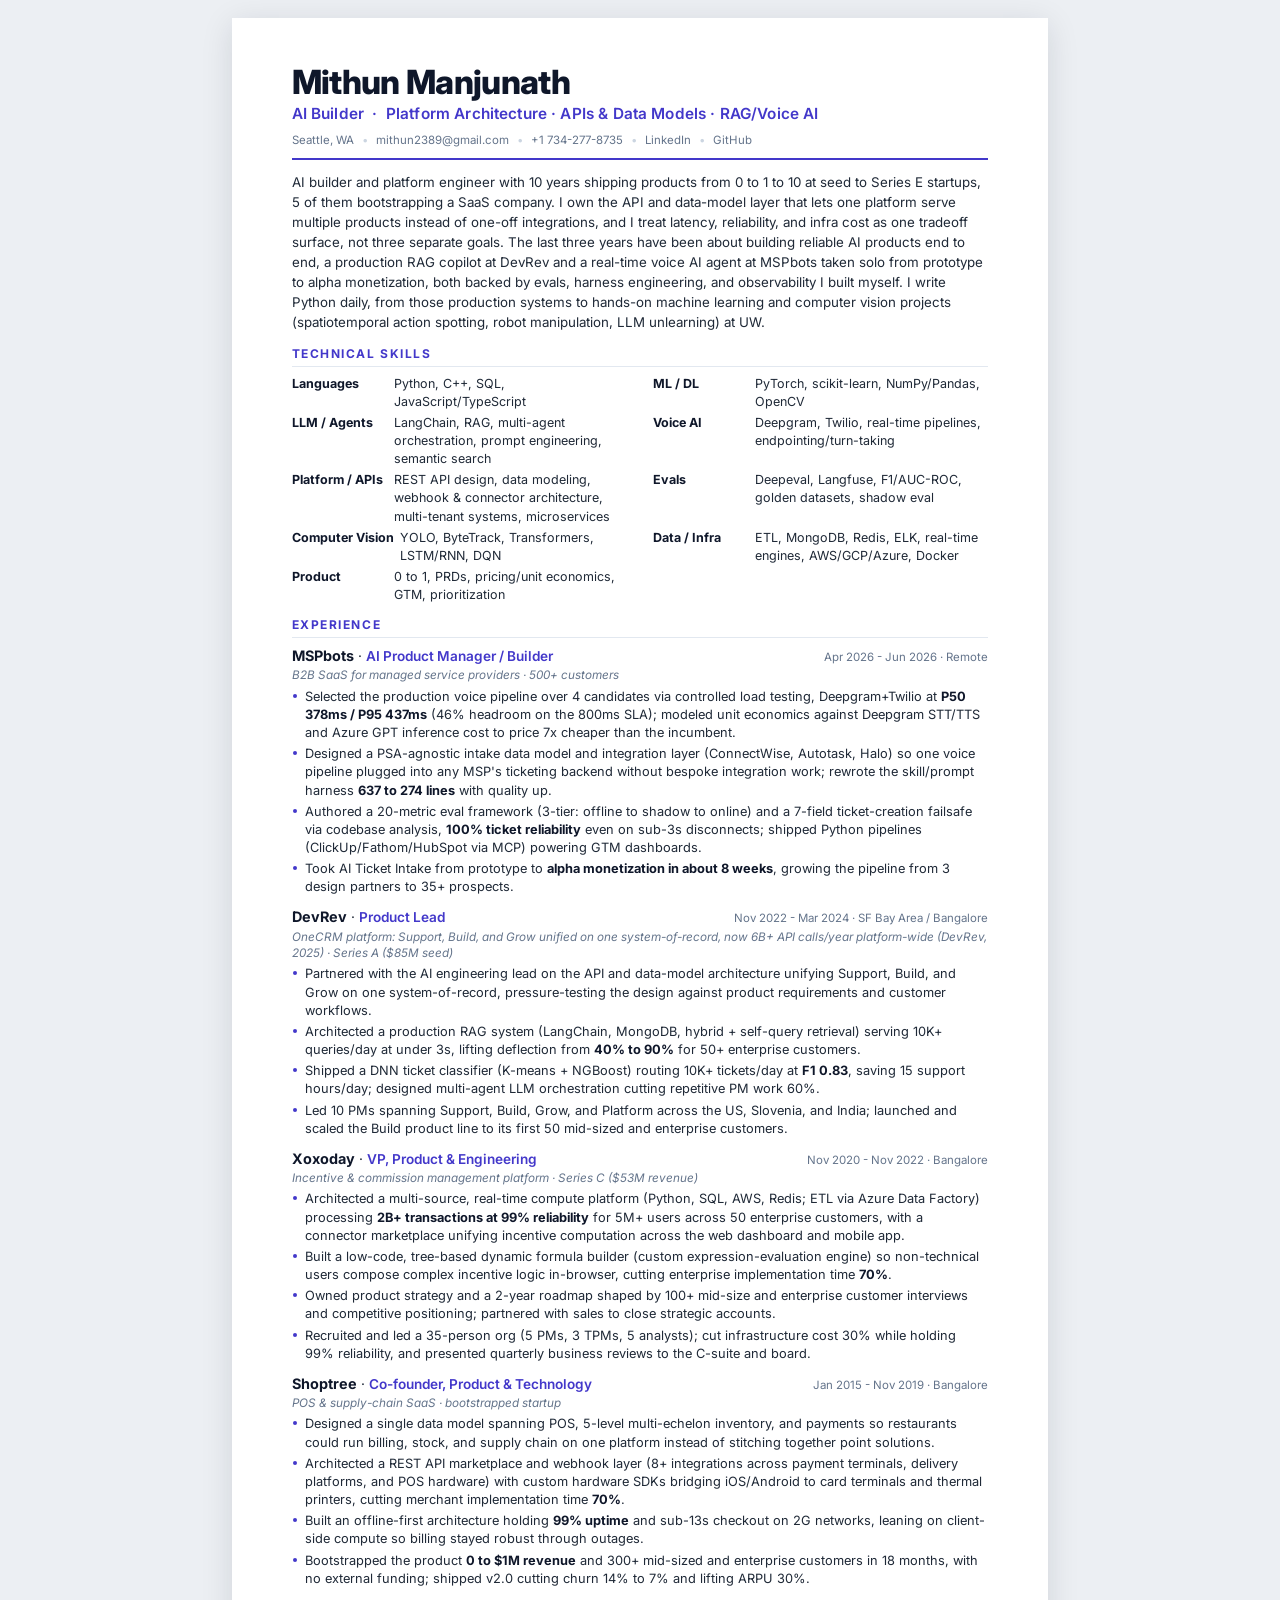
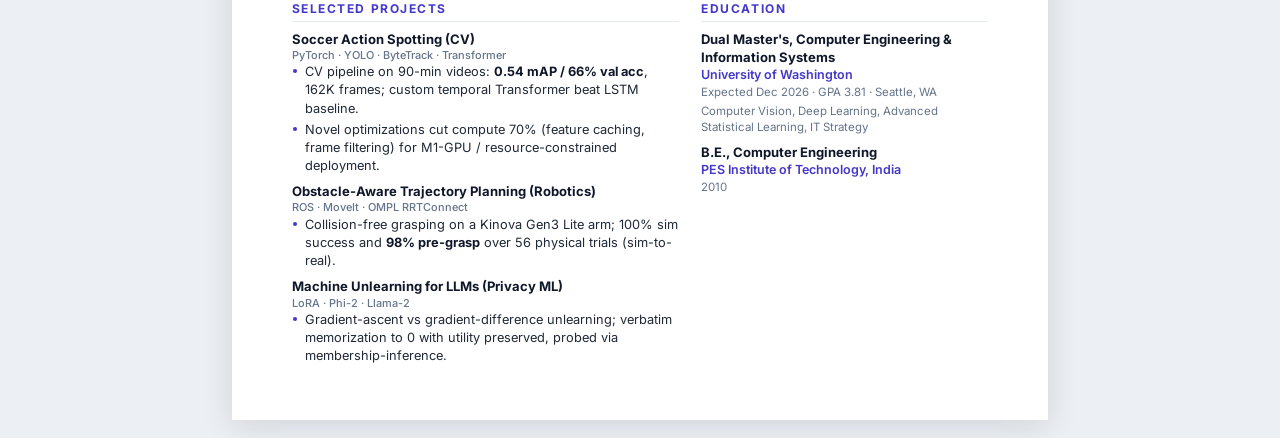
==== resume/resume-ai-builder.html @ bafb10a4 "Fold highlights into summaries, fix dangling sentence, add reliability/evals narrative" ====
<!DOCTYPE html>
<html lang="en">
<head>
<meta charset="UTF-8">
<meta name="viewport" content="width=device-width, initial-scale=1.0">
<title>Mithun Manjunath, AI Builder</title>
<link rel="preconnect" href="https://fonts.googleapis.com">
<link href="https://fonts.googleapis.com/css2?family=Inter:wght@400;500;600;700;800&display=swap" rel="stylesheet">
<style>
  :root{
    --ink:#0f172a; --body:#1f2937; --muted:#64748b; --accent:#4338ca; --accent-soft:#eef2ff;
    --line:#e2e8f0; --page:#ffffff;
  }
  *{box-sizing:border-box; margin:0; padding:0;}
  html{ -webkit-print-color-adjust:exact; print-color-adjust:exact; }
  body{ font-family:'Inter',system-ui,-apple-system,Segoe UI,sans-serif; color:var(--body);
        background:#eceff3; line-height:1.4; font-size:10.2pt; }
  .page{ width:8.5in; min-height:11in; margin:18px auto; background:var(--page);
         padding:0.5in 0.62in; box-shadow:0 6px 30px rgba(15,23,42,.12); }

  /* Header */
  header{ border-bottom:2.5px solid var(--accent); padding-bottom:10px; margin-bottom:12px; }
  .name{ font-size:25pt; font-weight:800; color:var(--ink); letter-spacing:-.02em; line-height:1; }
  .title{ font-size:11.5pt; font-weight:600; color:var(--accent); margin-top:4px; letter-spacing:.01em; }
  .contact{ font-size:8.6pt; color:var(--muted); margin-top:7px; display:flex; flex-wrap:wrap; gap:5px 0; }
  .contact span{ white-space:nowrap; }
  .contact span:not(:last-child)::after{ content:"•"; margin:0 8px; color:#cbd5e1; }
  .contact a{ color:var(--muted); text-decoration:none; }

  /* Sections */
  section{ margin-top:13px; }
  h2{ font-size:9pt; font-weight:700; color:var(--accent); text-transform:uppercase;
      letter-spacing:.13em; padding-bottom:3px; border-bottom:1px solid var(--line); margin-bottom:8px; }
  .summary{ font-size:10pt; color:var(--body); line-height:1.5; }
  .summary b{ color:var(--ink); font-weight:700; }

  /* Experience */
  .job{ margin-bottom:11px; }
  .job:last-child{ margin-bottom:0; }
  .job-head{ display:flex; justify-content:space-between; align-items:baseline; gap:12px; break-after:avoid; break-inside:avoid; }
  .job-co{ font-size:10.8pt; font-weight:700; color:var(--ink); }
  .job-role{ font-weight:600; color:var(--accent); }
  .job-meta{ font-size:8.6pt; color:var(--muted); text-align:right; white-space:nowrap; }
  .job-sub{ font-size:8.8pt; color:var(--muted); font-style:italic; margin:1px 0 4px; break-after:avoid; break-inside:avoid; }
  ul{ list-style:none; }
  li{ position:relative; padding-left:13px; margin-bottom:3px; font-size:9.6pt; line-height:1.42; break-inside:avoid; }
  li::before{ content:""; position:absolute; left:1px; top:6px; width:4px; height:4px;
              border-radius:50%; background:var(--accent); }
  li b{ color:var(--ink); font-weight:700; }

  /* Skills grid */
  .skills{ display:grid; grid-template-columns:1fr 1fr; gap:3px 26px; font-size:9.4pt; }
  .skills .row{ display:flex; gap:6px; line-height:1.45; }
  .skills .k{ font-weight:700; color:var(--ink); min-width:96px; flex-shrink:0; }
  .skills .v{ color:var(--body); }

  /* Two-col bottom (projects + education) */
  .grid2{ display:grid; grid-template-columns:1.35fr 1fr; gap:22px; }
  .edu-item{ margin-bottom:8px; }
  .edu-deg{ font-weight:700; color:var(--ink); font-size:9.8pt; }
  .edu-school{ color:var(--accent); font-weight:600; font-size:9.4pt; }
  .edu-meta{ color:var(--muted); font-size:8.6pt; }
  .proj{ margin-bottom:7px; }
  .proj-name{ font-weight:700; color:var(--ink); font-size:9.8pt; }
  .proj-stack{ color:var(--muted); font-size:8.2pt; font-weight:500; }

  .kw{ color:var(--accent); font-weight:600; }

  @media print{
    body{ background:#fff; font-size:10pt; }
    .page{ width:auto; min-height:auto; margin:0; padding:0.42in 0.5in; box-shadow:none; }
    @page{ size:Letter; margin:0; }
    a{ color:var(--muted); }
  }
</style>
</head>
<body>
<div class="page">

  <header>
    <div class="name">Mithun Manjunath</div>
    <div class="title">AI Builder &nbsp;·&nbsp; Platform Architecture · APIs &amp; Data Models · RAG/Voice AI</div>
    <div class="contact">
      <span>Seattle, WA</span>
      <span><a href="mailto:mithun2389@gmail.com">mithun2389@gmail.com</a></span>
      <span>+1 734-277-8735</span>
      <span><a href="https://www.linkedin.com/in/mithunmanjunath">LinkedIn</a></span>
      <span><a href="https://github.com/superposition-fc23">GitHub</a></span>
    </div>
  </header>

  <section>
    <p class="summary">
      AI builder and platform engineer with 10 years shipping products from 0 to 1 to 10 at seed to Series E
      startups, 5 of them bootstrapping a SaaS company. I own the API and data-model layer that lets one platform
      serve multiple products instead of one-off integrations, and I treat latency, reliability, and infra cost as
      one tradeoff surface, not three separate goals. The last three years have been about building reliable AI
      products end to end, a production RAG copilot at DevRev and a real-time voice AI agent at MSPbots taken solo
      from prototype to alpha monetization, both backed by evals, harness engineering, and observability I built
      myself. I write Python daily, from those production systems to hands-on machine learning and computer
      vision projects (spatiotemporal action spotting, robot manipulation, LLM unlearning) at UW.
    </p>
  </section>

  <section>
    <h2>Technical Skills</h2>
    <div class="skills">
      <div class="row"><span class="k">Languages</span><span class="v">Python, C++, SQL, JavaScript/TypeScript</span></div>
      <div class="row"><span class="k">ML / DL</span><span class="v">PyTorch, scikit-learn, NumPy/Pandas, OpenCV</span></div>
      <div class="row"><span class="k">LLM / Agents</span><span class="v">LangChain, RAG, multi-agent orchestration, prompt engineering, semantic search</span></div>
      <div class="row"><span class="k">Voice AI</span><span class="v">Deepgram, Twilio, real-time pipelines, endpointing/turn-taking</span></div>
      <div class="row"><span class="k">Platform / APIs</span><span class="v">REST API design, data modeling, webhook &amp; connector architecture, multi-tenant systems, microservices</span></div>
      <div class="row"><span class="k">Evals</span><span class="v">Deepeval, Langfuse, F1/AUC-ROC, golden datasets, shadow eval</span></div>
      <div class="row"><span class="k">Computer Vision</span><span class="v">YOLO, ByteTrack, Transformers, LSTM/RNN, DQN</span></div>
      <div class="row"><span class="k">Data / Infra</span><span class="v">ETL, MongoDB, Redis, ELK, real-time engines, AWS/GCP/Azure, Docker</span></div>
      <div class="row"><span class="k">Product</span><span class="v">0 to 1, PRDs, pricing/unit economics, GTM, prioritization</span></div>
    </div>
  </section>

  <section>
    <h2>Experience</h2>

    <div class="job">
      <div class="job-head">
        <div><span class="job-co">MSPbots</span> · <span class="job-role">AI Product Manager / Builder</span></div>
        <div class="job-meta">Apr 2026 - Jun 2026 · Remote</div>
      </div>
      <div class="job-sub">B2B SaaS for managed service providers &middot; 500+ customers</div>
      <ul>
        <li>Selected the production voice pipeline over 4 candidates via controlled load testing, Deepgram+Twilio at <b>P50 378ms / P95 437ms</b> (46% headroom on the 800ms SLA); modeled unit economics against Deepgram STT/TTS and Azure GPT inference cost to price 7x cheaper than the incumbent.</li>
        <li>Designed a PSA-agnostic intake data model and integration layer (ConnectWise, Autotask, Halo) so one voice pipeline plugged into any MSP's ticketing backend without bespoke integration work; rewrote the skill/prompt harness <b>637 to 274 lines</b> with quality up.</li>
        <li>Authored a 20-metric eval framework (3-tier: offline to shadow to online) and a 7-field ticket-creation failsafe via codebase analysis, <b>100% ticket reliability</b> even on sub-3s disconnects; shipped Python pipelines (ClickUp/Fathom/HubSpot via MCP) powering GTM dashboards.</li>
        <li>Took AI Ticket Intake from prototype to <b>alpha monetization in about 8 weeks</b>, growing the pipeline from 3 design partners to 35+ prospects.</li>
      </ul>
    </div>

    <div class="job">
      <div class="job-head">
        <div><span class="job-co">DevRev</span> · <span class="job-role">Product Lead</span></div>
        <div class="job-meta">Nov 2022 - Mar 2024 · SF Bay Area / Bangalore</div>
      </div>
      <div class="job-sub">OneCRM platform: Support, Build, and Grow unified on one system-of-record, now 6B+ API calls/year platform-wide (DevRev, 2025) &middot; Series A ($85M seed)</div>
      <ul>
        <li>Partnered with the AI engineering lead on the API and data-model architecture unifying Support, Build, and Grow on one system-of-record, pressure-testing the design against product requirements and customer workflows.</li>
        <li>Architected a production RAG system (LangChain, MongoDB, hybrid + self-query retrieval) serving 10K+ queries/day at under 3s, lifting deflection from <b>40% to 90%</b> for 50+ enterprise customers.</li>
        <li>Shipped a DNN ticket classifier (K-means + NGBoost) routing 10K+ tickets/day at <b>F1 0.83</b>, saving 15 support hours/day; designed multi-agent LLM orchestration cutting repetitive PM work 60%.</li>
        <li>Led 10 PMs spanning Support, Build, Grow, and Platform across the US, Slovenia, and India; launched and scaled the Build product line to its first 50 mid-sized and enterprise customers.</li>
      </ul>
    </div>

    <div class="job">
      <div class="job-head">
        <div><span class="job-co">Xoxoday</span> · <span class="job-role">VP, Product &amp; Engineering</span></div>
        <div class="job-meta">Nov 2020 - Nov 2022 · Bangalore</div>
      </div>
      <div class="job-sub">Incentive &amp; commission management platform &middot; Series C ($53M revenue)</div>
      <ul>
        <li>Architected a multi-source, real-time compute platform (Python, SQL, AWS, Redis; ETL via Azure Data Factory) processing <b>2B+ transactions at 99% reliability</b> for 5M+ users across 50 enterprise customers, with a connector marketplace unifying incentive computation across the web dashboard and mobile app.</li>
        <li>Built a low-code, tree-based dynamic formula builder (custom expression-evaluation engine) so non-technical users compose complex incentive logic in-browser, cutting enterprise implementation time <b>70%</b>.</li>
        <li>Owned product strategy and a 2-year roadmap shaped by 100+ mid-size and enterprise customer interviews and competitive positioning; partnered with sales to close strategic accounts.</li>
        <li>Recruited and led a 35-person org (5 PMs, 3 TPMs, 5 analysts); cut infrastructure cost 30% while holding 99% reliability, and presented quarterly business reviews to the C-suite and board.</li>
      </ul>
    </div>

    <div class="job">
      <div class="job-head">
        <div><span class="job-co">Shoptree</span> · <span class="job-role">Co-founder, Product &amp; Technology</span></div>
        <div class="job-meta">Jan 2015 - Nov 2019 · Bangalore</div>
      </div>
      <div class="job-sub">POS &amp; supply-chain SaaS &middot; bootstrapped startup</div>
      <ul>
        <li>Designed a single data model spanning POS, 5-level multi-echelon inventory, and payments so restaurants could run billing, stock, and supply chain on one platform instead of stitching together point solutions.</li>
        <li>Architected a REST API marketplace and webhook layer (8+ integrations across payment terminals, delivery platforms, and POS hardware) with custom hardware SDKs bridging iOS/Android to card terminals and thermal printers, cutting merchant implementation time <b>70%</b>.</li>
        <li>Built an offline-first architecture holding <b>99% uptime</b> and sub-13s checkout on 2G networks, leaning on client-side compute so billing stayed robust through outages.</li>
        <li>Bootstrapped the product <b>0 to $1M revenue</b> and 300+ mid-sized and enterprise customers in 18 months, with no external funding; shipped v2.0 cutting churn 14% to 7% and lifting ARPU 30%.</li>
      </ul>
    </div>
  </section>

  <section>
    <div class="grid2">
      <div>
        <h2>Selected Projects</h2>
        <div class="proj">
          <div class="proj-name">Soccer Action Spotting (CV)</div>
          <div class="proj-stack">PyTorch · YOLO · ByteTrack · Transformer</div>
          <ul>
            <li>CV pipeline on 90-min videos: <b>0.54 mAP / 66% val acc</b>, 162K frames; custom temporal Transformer beat LSTM baseline.</li>
            <li>Novel optimizations cut compute 70% (feature caching, frame filtering) for M1-GPU / resource-constrained deployment.</li>
          </ul>
        </div>
        <div class="proj">
          <div class="proj-name">Obstacle-Aware Trajectory Planning (Robotics)</div>
          <div class="proj-stack">ROS · MoveIt · OMPL RRTConnect</div>
          <ul>
            <li>Collision-free grasping on a Kinova Gen3 Lite arm; 100% sim success and <b>98% pre-grasp</b> over 56 physical trials (sim-to-real).</li>
          </ul>
        </div>
        <div class="proj">
          <div class="proj-name">Machine Unlearning for LLMs (Privacy ML)</div>
          <div class="proj-stack">LoRA · Phi-2 · Llama-2</div>
          <ul>
            <li>Gradient-ascent vs gradient-difference unlearning; verbatim memorization to 0 with utility preserved, probed via membership-inference.</li>
          </ul>
        </div>
      </div>
      <div>
        <h2>Education</h2>
        <div class="edu-item">
          <div class="edu-deg">Dual Master's, Computer Engineering &amp; Information Systems</div>
          <div class="edu-school">University of Washington</div>
          <div class="edu-meta">Expected Dec 2026 · GPA 3.81 · Seattle, WA</div>
          <div class="edu-meta" style="margin-top:3px;">Computer Vision, Deep Learning, Advanced Statistical Learning, IT Strategy</div>
        </div>
        <div class="edu-item">
          <div class="edu-deg">B.E., Computer Engineering</div>
          <div class="edu-school">PES Institute of Technology, India</div>
          <div class="edu-meta">2010</div>
        </div>
      </div>
    </div>
  </section>

</div>
</body>
</html>
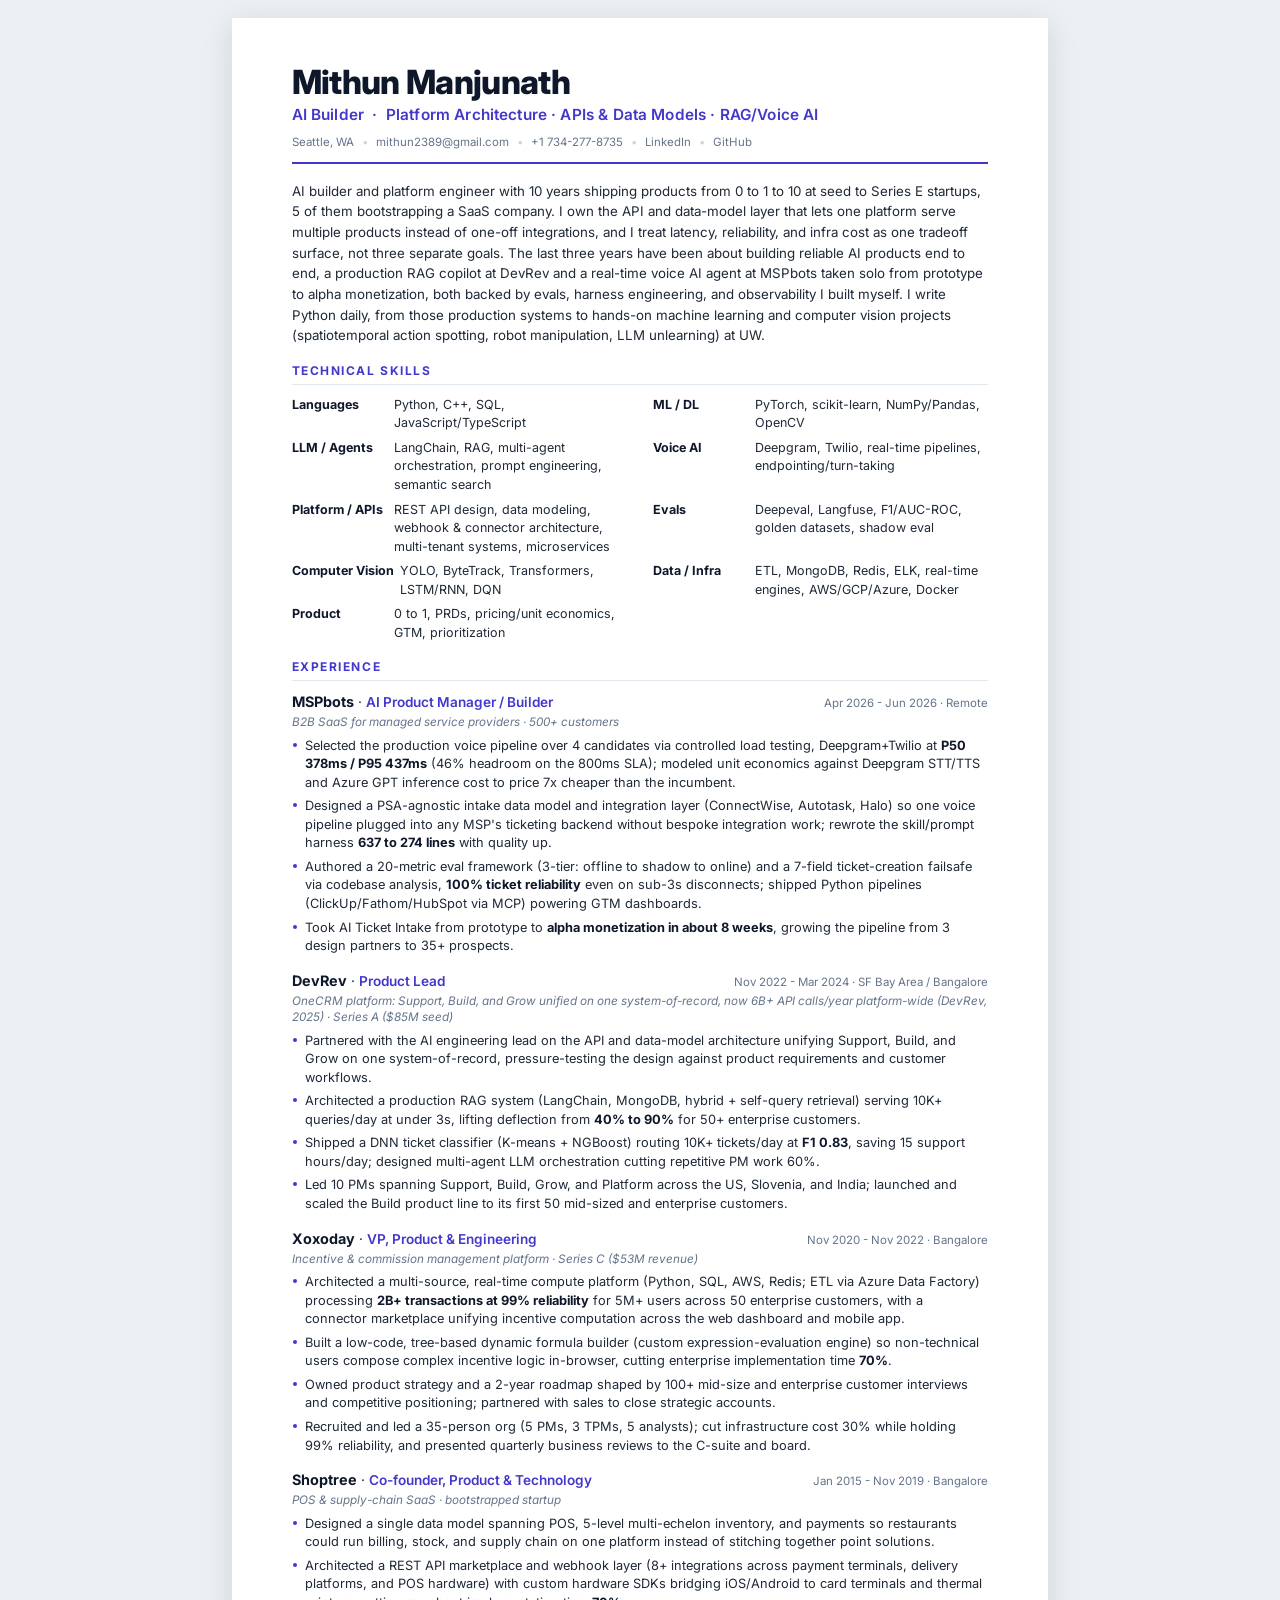
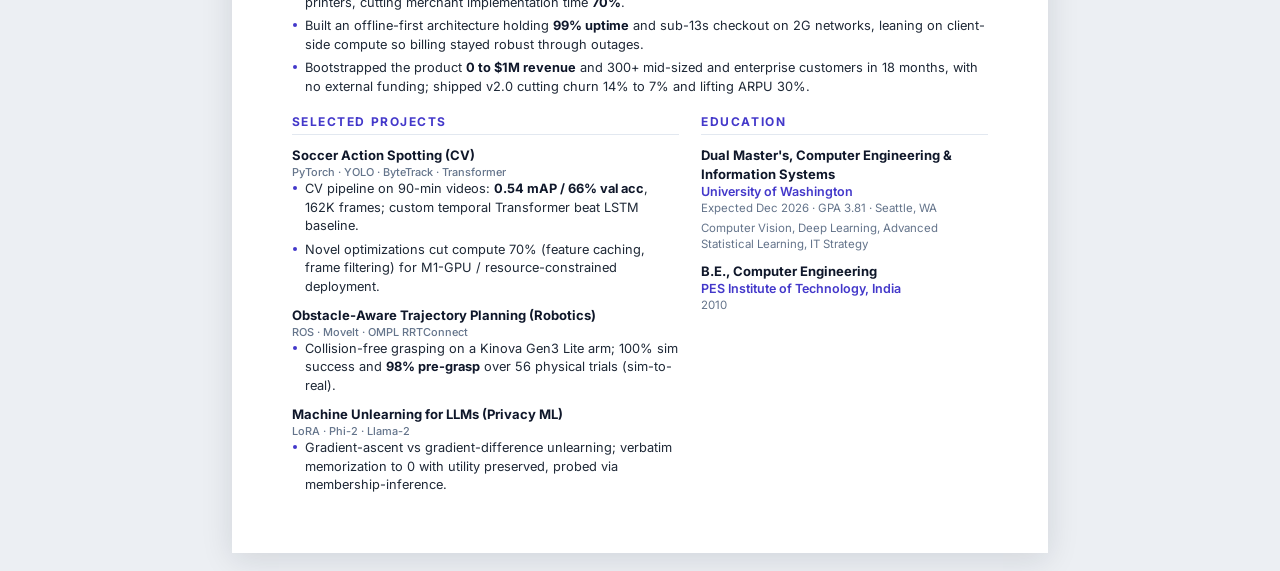
==== commit c1d0d6c5: "Increase spacing between resume sections and blocks" ====
--- a/resume/resume-ai-builder.html
+++ b/resume/resume-ai-builder.html
@@ -19,48 +19,48 @@
          padding:0.5in 0.62in; box-shadow:0 6px 30px rgba(15,23,42,.12); }
 
   /* Header */
-  header{ border-bottom:2.5px solid var(--accent); padding-bottom:10px; margin-bottom:12px; }
+  header{ border-bottom:2.5px solid var(--accent); padding-bottom:12px; margin-bottom:16px; }
   .name{ font-size:25pt; font-weight:800; color:var(--ink); letter-spacing:-.02em; line-height:1; }
-  .title{ font-size:11.5pt; font-weight:600; color:var(--accent); margin-top:4px; letter-spacing:.01em; }
-  .contact{ font-size:8.6pt; color:var(--muted); margin-top:7px; display:flex; flex-wrap:wrap; gap:5px 0; }
+  .title{ font-size:11.5pt; font-weight:600; color:var(--accent); margin-top:5px; letter-spacing:.01em; }
+  .contact{ font-size:8.6pt; color:var(--muted); margin-top:8px; display:flex; flex-wrap:wrap; gap:5px 0; }
   .contact span{ white-space:nowrap; }
   .contact span:not(:last-child)::after{ content:"•"; margin:0 8px; color:#cbd5e1; }
   .contact a{ color:var(--muted); text-decoration:none; }
 
   /* Sections */
-  section{ margin-top:13px; }
+  section{ margin-top:17px; }
   h2{ font-size:9pt; font-weight:700; color:var(--accent); text-transform:uppercase;
-      letter-spacing:.13em; padding-bottom:3px; border-bottom:1px solid var(--line); margin-bottom:8px; }
-  .summary{ font-size:10pt; color:var(--body); line-height:1.5; }
+      letter-spacing:.13em; padding-bottom:4px; border-bottom:1px solid var(--line); margin-bottom:11px; }
+  .summary{ font-size:10pt; color:var(--body); line-height:1.55; }
   .summary b{ color:var(--ink); font-weight:700; }
 
   /* Experience */
-  .job{ margin-bottom:11px; }
+  .job{ margin-bottom:15px; }
   .job:last-child{ margin-bottom:0; }
   .job-head{ display:flex; justify-content:space-between; align-items:baseline; gap:12px; break-after:avoid; break-inside:avoid; }
   .job-co{ font-size:10.8pt; font-weight:700; color:var(--ink); }
   .job-role{ font-weight:600; color:var(--accent); }
   .job-meta{ font-size:8.6pt; color:var(--muted); text-align:right; white-space:nowrap; }
-  .job-sub{ font-size:8.8pt; color:var(--muted); font-style:italic; margin:1px 0 4px; break-after:avoid; break-inside:avoid; }
+  .job-sub{ font-size:8.8pt; color:var(--muted); font-style:italic; margin:2px 0 6px; break-after:avoid; break-inside:avoid; }
   ul{ list-style:none; }
-  li{ position:relative; padding-left:13px; margin-bottom:3px; font-size:9.6pt; line-height:1.42; break-inside:avoid; }
+  li{ position:relative; padding-left:13px; margin-bottom:5px; font-size:9.6pt; line-height:1.45; break-inside:avoid; }
   li::before{ content:""; position:absolute; left:1px; top:6px; width:4px; height:4px;
               border-radius:50%; background:var(--accent); }
   li b{ color:var(--ink); font-weight:700; }
 
   /* Skills grid */
-  .skills{ display:grid; grid-template-columns:1fr 1fr; gap:3px 26px; font-size:9.4pt; }
-  .skills .row{ display:flex; gap:6px; line-height:1.45; }
+  .skills{ display:grid; grid-template-columns:1fr 1fr; gap:6px 26px; font-size:9.4pt; }
+  .skills .row{ display:flex; gap:6px; line-height:1.48; }
   .skills .k{ font-weight:700; color:var(--ink); min-width:96px; flex-shrink:0; }
   .skills .v{ color:var(--body); }
 
   /* Two-col bottom (projects + education) */
   .grid2{ display:grid; grid-template-columns:1.35fr 1fr; gap:22px; }
-  .edu-item{ margin-bottom:8px; }
+  .edu-item{ margin-bottom:10px; }
   .edu-deg{ font-weight:700; color:var(--ink); font-size:9.8pt; }
   .edu-school{ color:var(--accent); font-weight:600; font-size:9.4pt; }
   .edu-meta{ color:var(--muted); font-size:8.6pt; }
-  .proj{ margin-bottom:7px; }
+  .proj{ margin-bottom:10px; }
   .proj-name{ font-weight:700; color:var(--ink); font-size:9.8pt; }
   .proj-stack{ color:var(--muted); font-size:8.2pt; font-weight:500; }
 
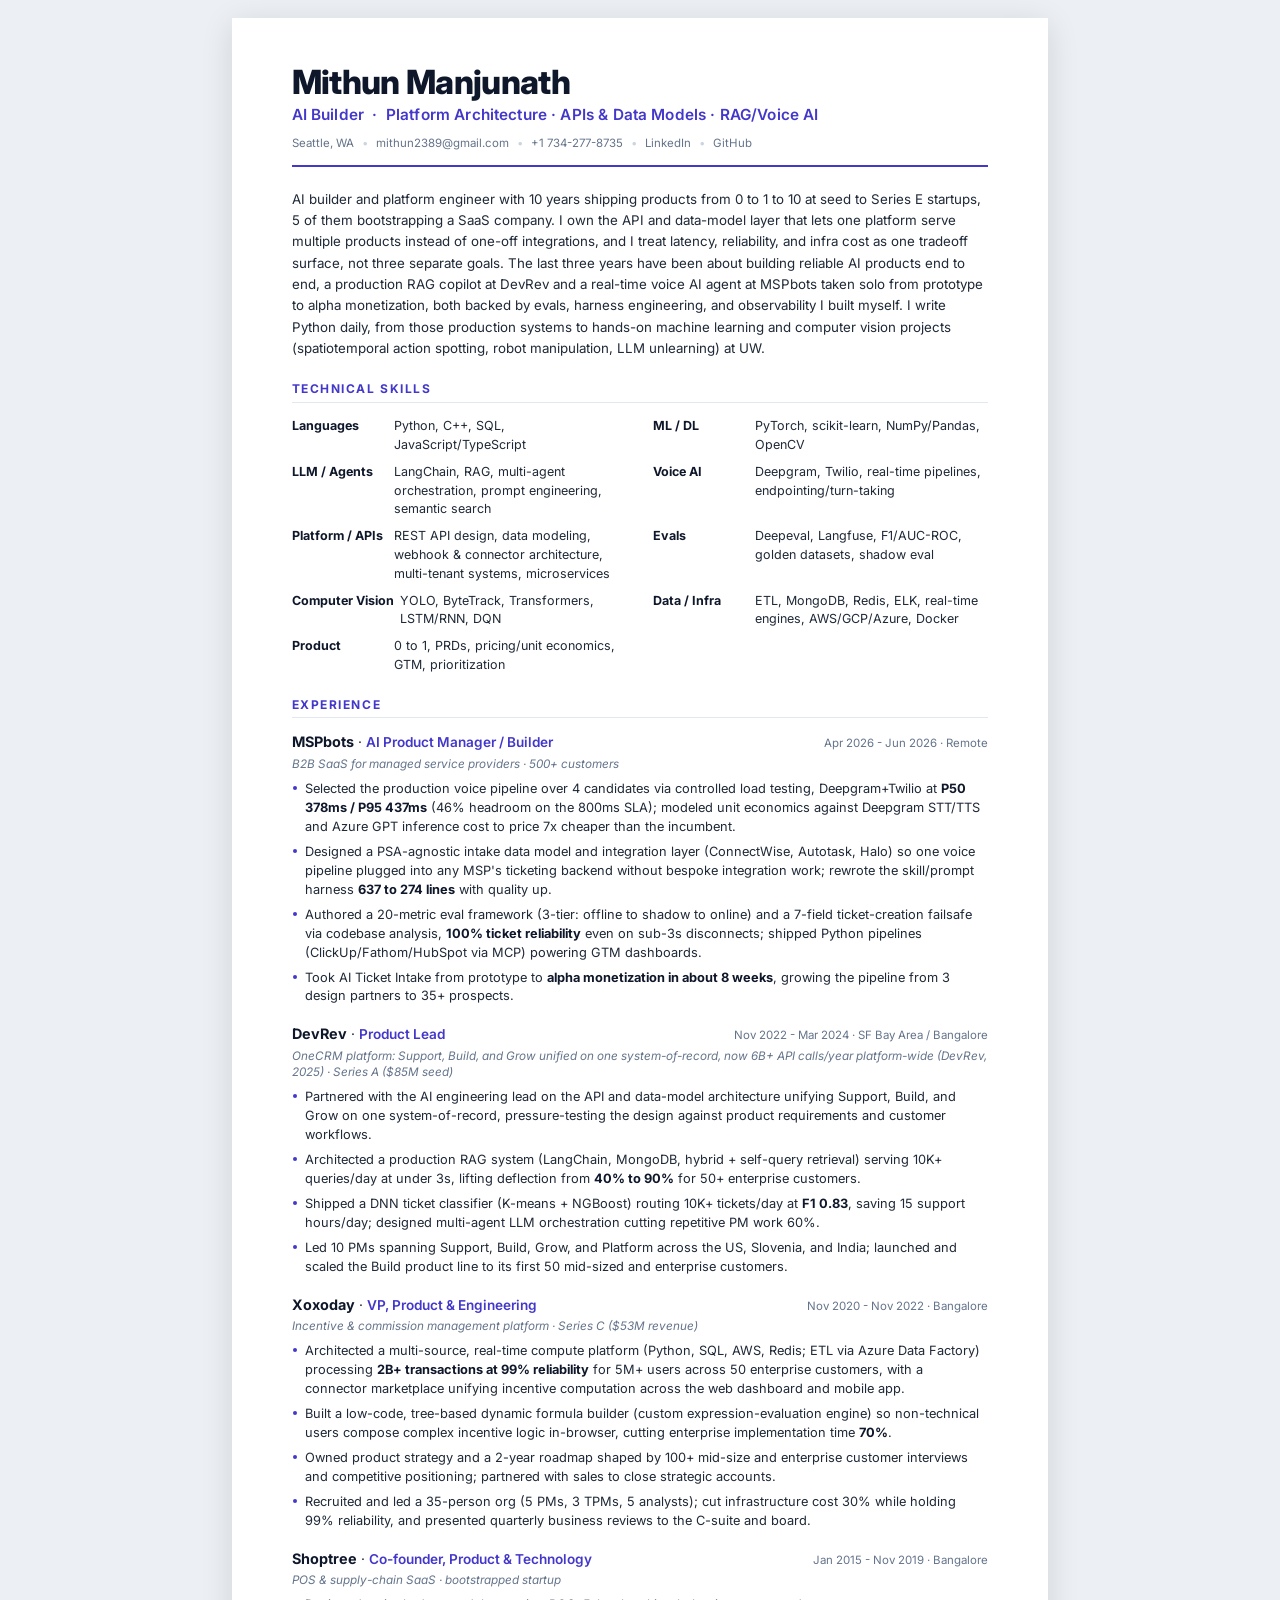
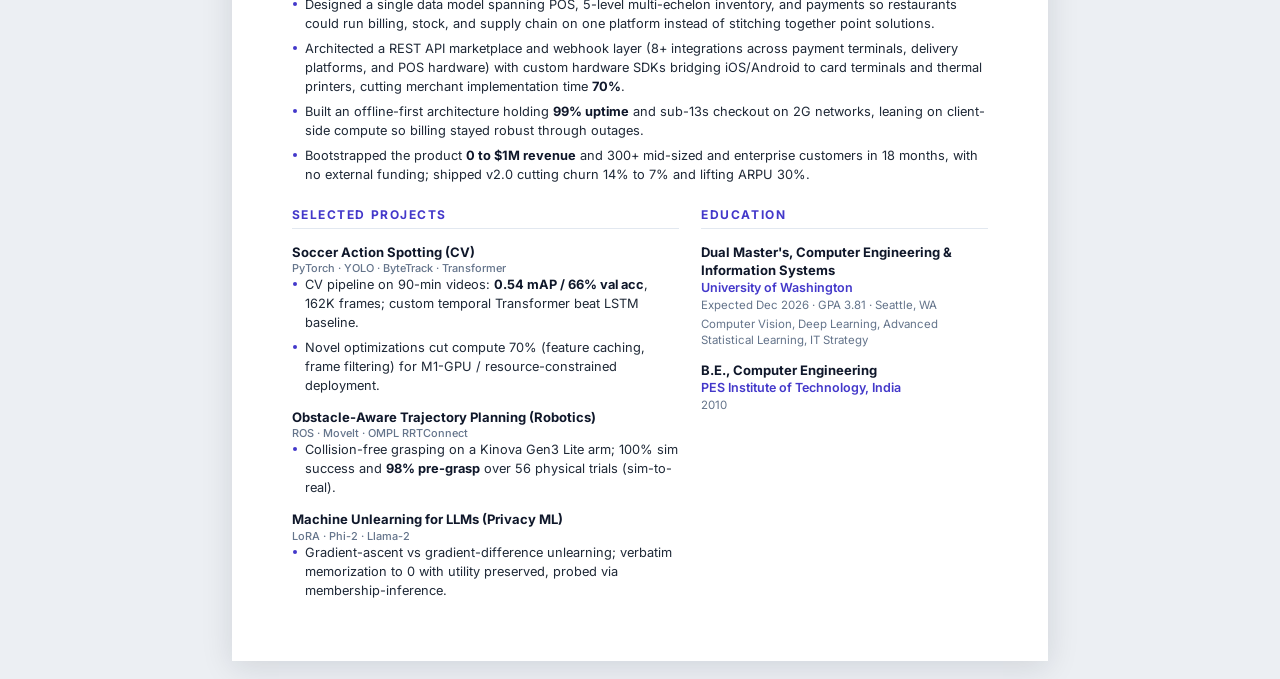
==== commit 8b0180b6: "Increase resume spacing further, 2-pagers OK" ====
--- a/resume/resume-ai-builder.html
+++ b/resume/resume-ai-builder.html
@@ -19,48 +19,48 @@
          padding:0.5in 0.62in; box-shadow:0 6px 30px rgba(15,23,42,.12); }
 
   /* Header */
-  header{ border-bottom:2.5px solid var(--accent); padding-bottom:12px; margin-bottom:16px; }
+  header{ border-bottom:2.5px solid var(--accent); padding-bottom:14px; margin-bottom:20px; }
   .name{ font-size:25pt; font-weight:800; color:var(--ink); letter-spacing:-.02em; line-height:1; }
   .title{ font-size:11.5pt; font-weight:600; color:var(--accent); margin-top:5px; letter-spacing:.01em; }
-  .contact{ font-size:8.6pt; color:var(--muted); margin-top:8px; display:flex; flex-wrap:wrap; gap:5px 0; }
+  .contact{ font-size:8.6pt; color:var(--muted); margin-top:9px; display:flex; flex-wrap:wrap; gap:5px 0; }
   .contact span{ white-space:nowrap; }
   .contact span:not(:last-child)::after{ content:"•"; margin:0 8px; color:#cbd5e1; }
   .contact a{ color:var(--muted); text-decoration:none; }
 
   /* Sections */
-  section{ margin-top:17px; }
+  section{ margin-top:22px; }
   h2{ font-size:9pt; font-weight:700; color:var(--accent); text-transform:uppercase;
-      letter-spacing:.13em; padding-bottom:4px; border-bottom:1px solid var(--line); margin-bottom:11px; }
-  .summary{ font-size:10pt; color:var(--body); line-height:1.55; }
+      letter-spacing:.13em; padding-bottom:4px; border-bottom:1px solid var(--line); margin-bottom:14px; }
+  .summary{ font-size:10pt; color:var(--body); line-height:1.6; }
   .summary b{ color:var(--ink); font-weight:700; }
 
   /* Experience */
-  .job{ margin-bottom:15px; }
+  .job{ margin-bottom:18px; }
   .job:last-child{ margin-bottom:0; }
   .job-head{ display:flex; justify-content:space-between; align-items:baseline; gap:12px; break-after:avoid; break-inside:avoid; }
   .job-co{ font-size:10.8pt; font-weight:700; color:var(--ink); }
   .job-role{ font-weight:600; color:var(--accent); }
   .job-meta{ font-size:8.6pt; color:var(--muted); text-align:right; white-space:nowrap; }
-  .job-sub{ font-size:8.8pt; color:var(--muted); font-style:italic; margin:2px 0 6px; break-after:avoid; break-inside:avoid; }
+  .job-sub{ font-size:8.8pt; color:var(--muted); font-style:italic; margin:3px 0 8px; break-after:avoid; break-inside:avoid; }
   ul{ list-style:none; }
-  li{ position:relative; padding-left:13px; margin-bottom:5px; font-size:9.6pt; line-height:1.45; break-inside:avoid; }
+  li{ position:relative; padding-left:13px; margin-bottom:6px; font-size:9.6pt; line-height:1.48; break-inside:avoid; }
   li::before{ content:""; position:absolute; left:1px; top:6px; width:4px; height:4px;
               border-radius:50%; background:var(--accent); }
   li b{ color:var(--ink); font-weight:700; }
 
   /* Skills grid */
-  .skills{ display:grid; grid-template-columns:1fr 1fr; gap:6px 26px; font-size:9.4pt; }
-  .skills .row{ display:flex; gap:6px; line-height:1.48; }
+  .skills{ display:grid; grid-template-columns:1fr 1fr; gap:8px 26px; font-size:9.4pt; }
+  .skills .row{ display:flex; gap:6px; line-height:1.5; }
   .skills .k{ font-weight:700; color:var(--ink); min-width:96px; flex-shrink:0; }
   .skills .v{ color:var(--body); }
 
   /* Two-col bottom (projects + education) */
   .grid2{ display:grid; grid-template-columns:1.35fr 1fr; gap:22px; }
-  .edu-item{ margin-bottom:10px; }
+  .edu-item{ margin-bottom:13px; }
   .edu-deg{ font-weight:700; color:var(--ink); font-size:9.8pt; }
   .edu-school{ color:var(--accent); font-weight:600; font-size:9.4pt; }
   .edu-meta{ color:var(--muted); font-size:8.6pt; }
-  .proj{ margin-bottom:10px; }
+  .proj{ margin-bottom:12px; }
   .proj-name{ font-weight:700; color:var(--ink); font-size:9.8pt; }
   .proj-stack{ color:var(--muted); font-size:8.2pt; font-weight:500; }
 
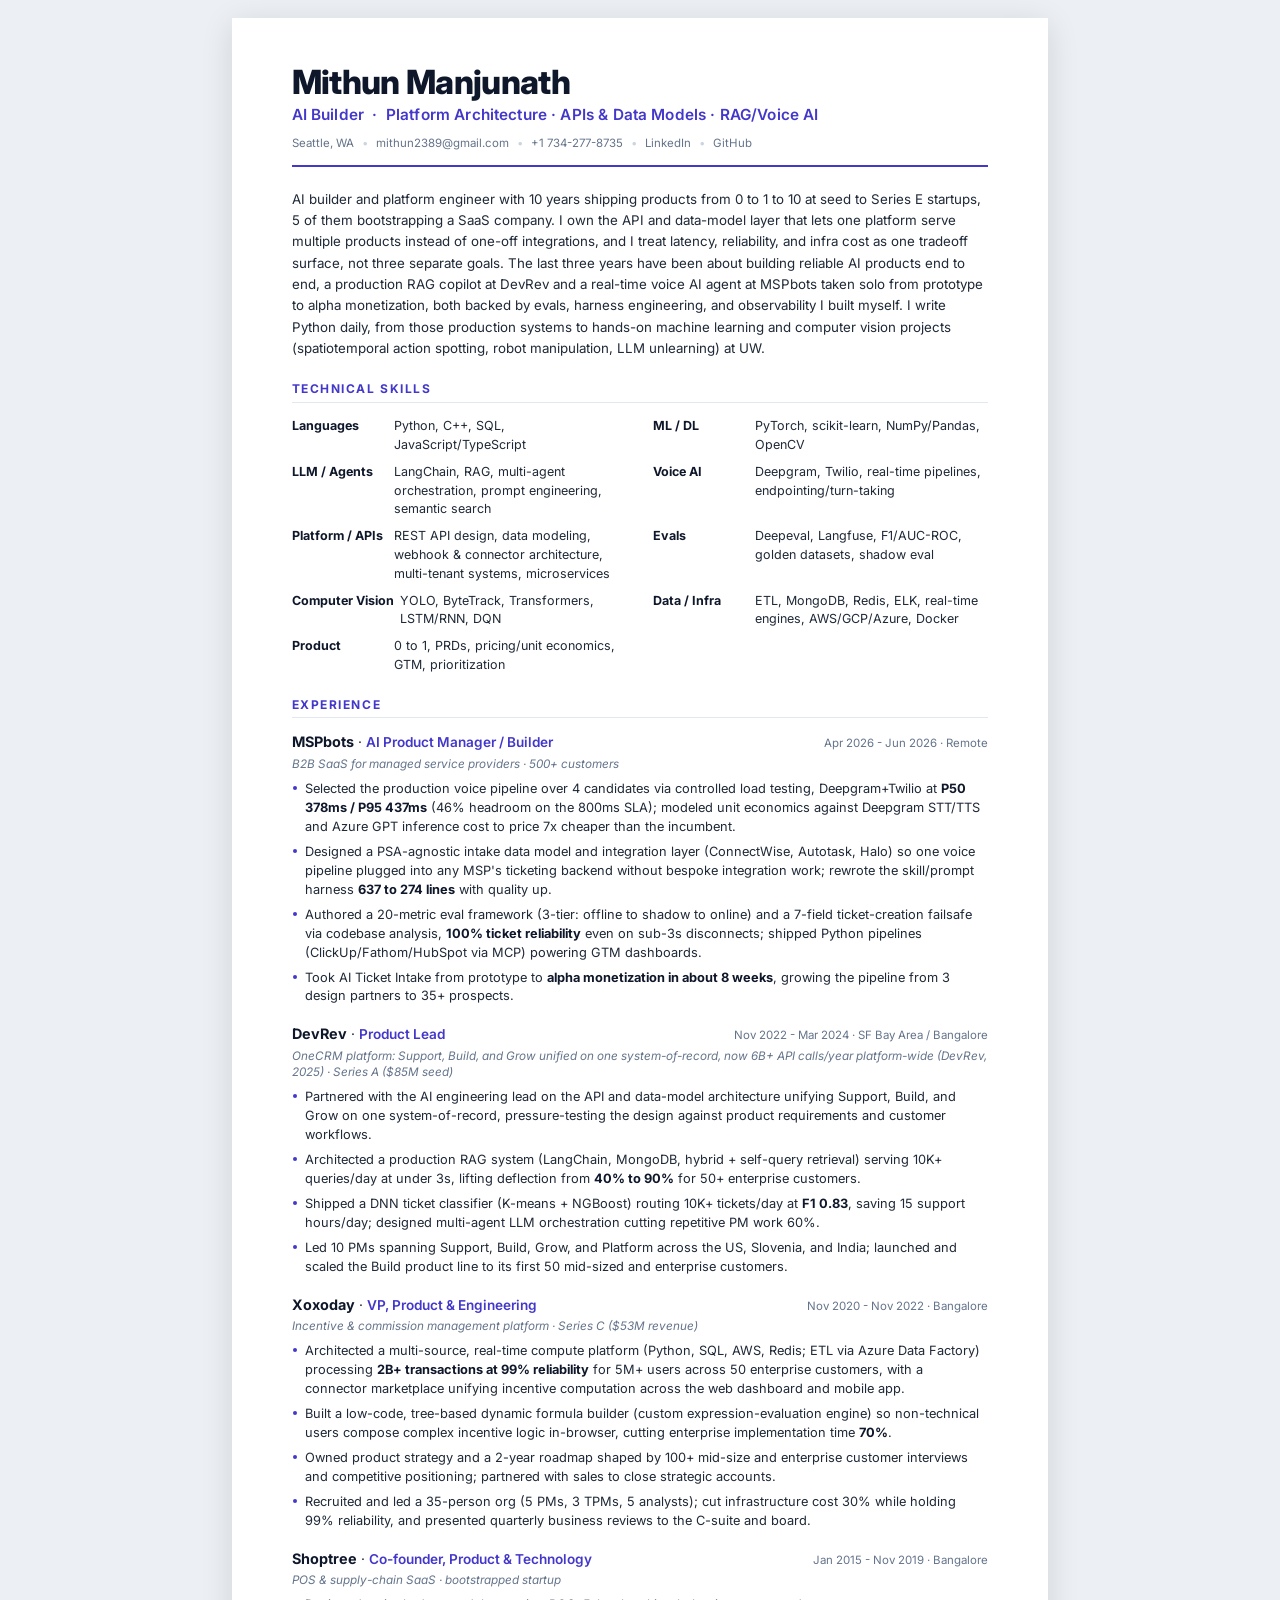
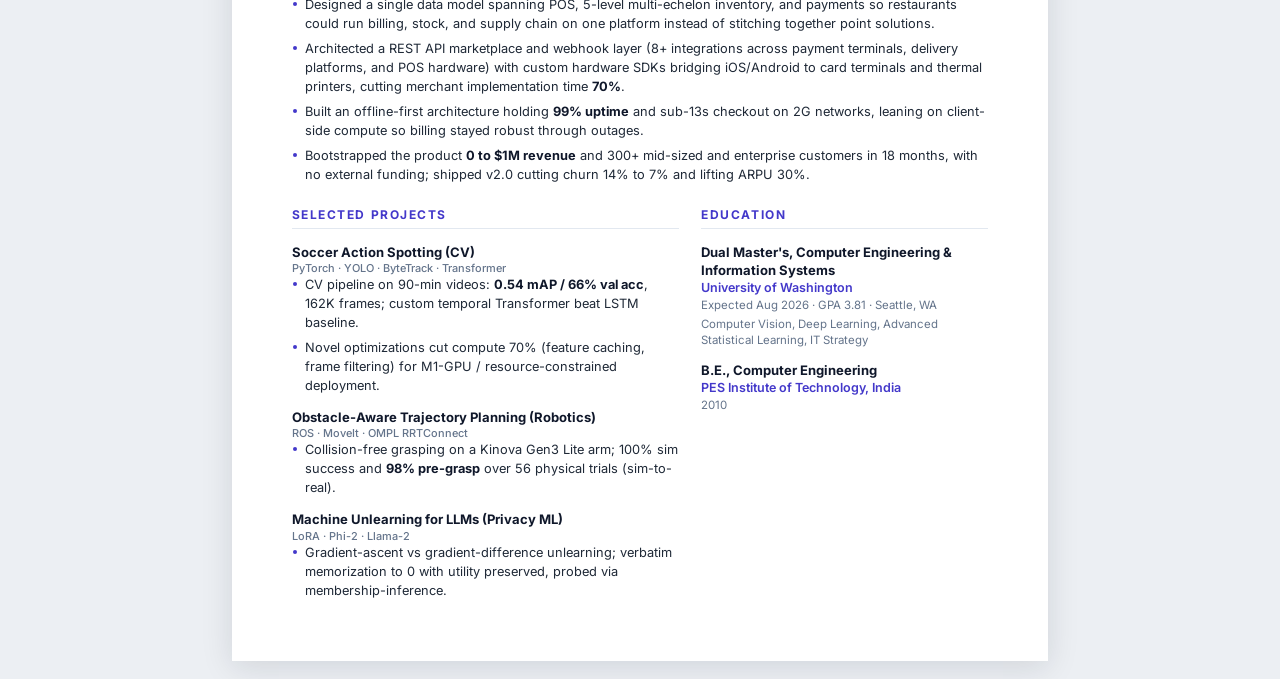
==== commit 75de4cc1: "Add Toolkit and Selected Projects to AI PM resume, align grad date" ====
--- a/resume/resume-ai-builder.html
+++ b/resume/resume-ai-builder.html
@@ -209,7 +209,7 @@
         <div class="edu-item">
           <div class="edu-deg">Dual Master's, Computer Engineering &amp; Information Systems</div>
           <div class="edu-school">University of Washington</div>
-          <div class="edu-meta">Expected Dec 2026 · GPA 3.81 · Seattle, WA</div>
+          <div class="edu-meta">Expected Aug 2026 · GPA 3.81 · Seattle, WA</div>
           <div class="edu-meta" style="margin-top:3px;">Computer Vision, Deep Learning, Advanced Statistical Learning, IT Strategy</div>
         </div>
         <div class="edu-item">
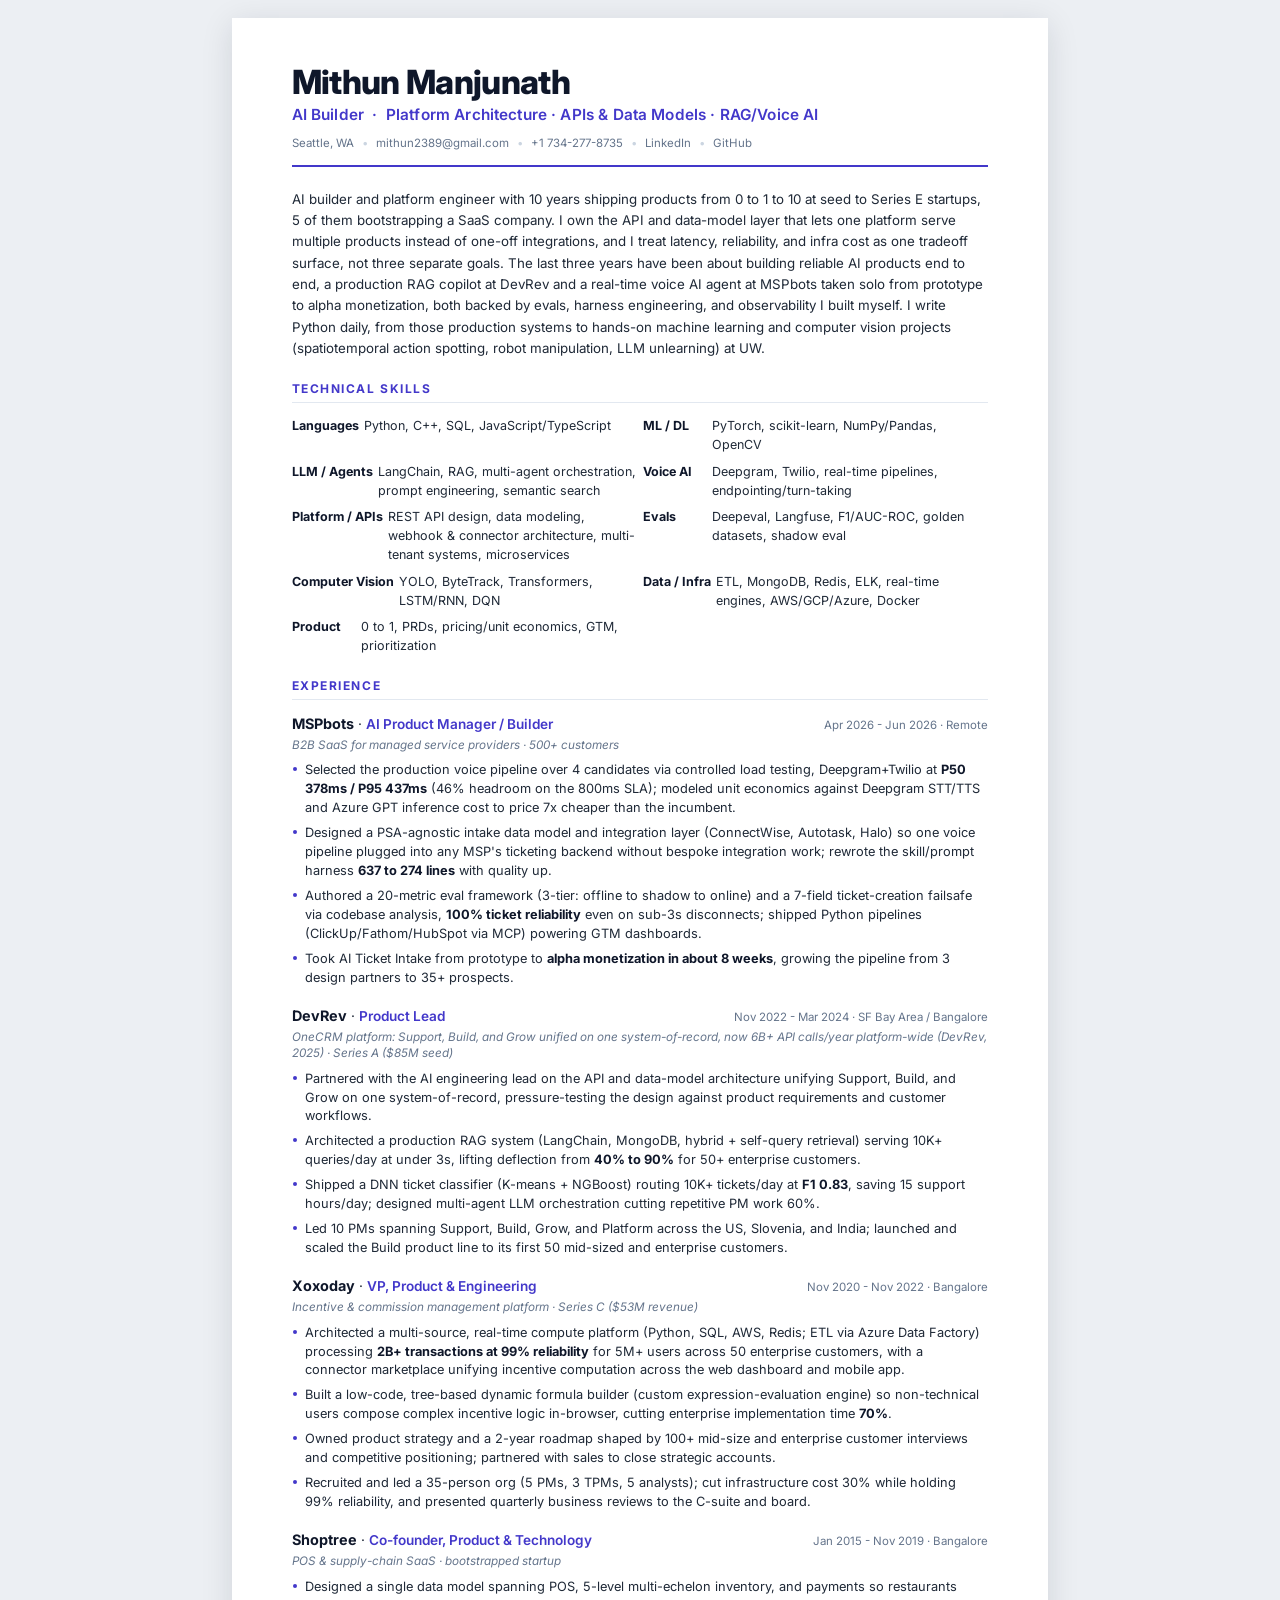
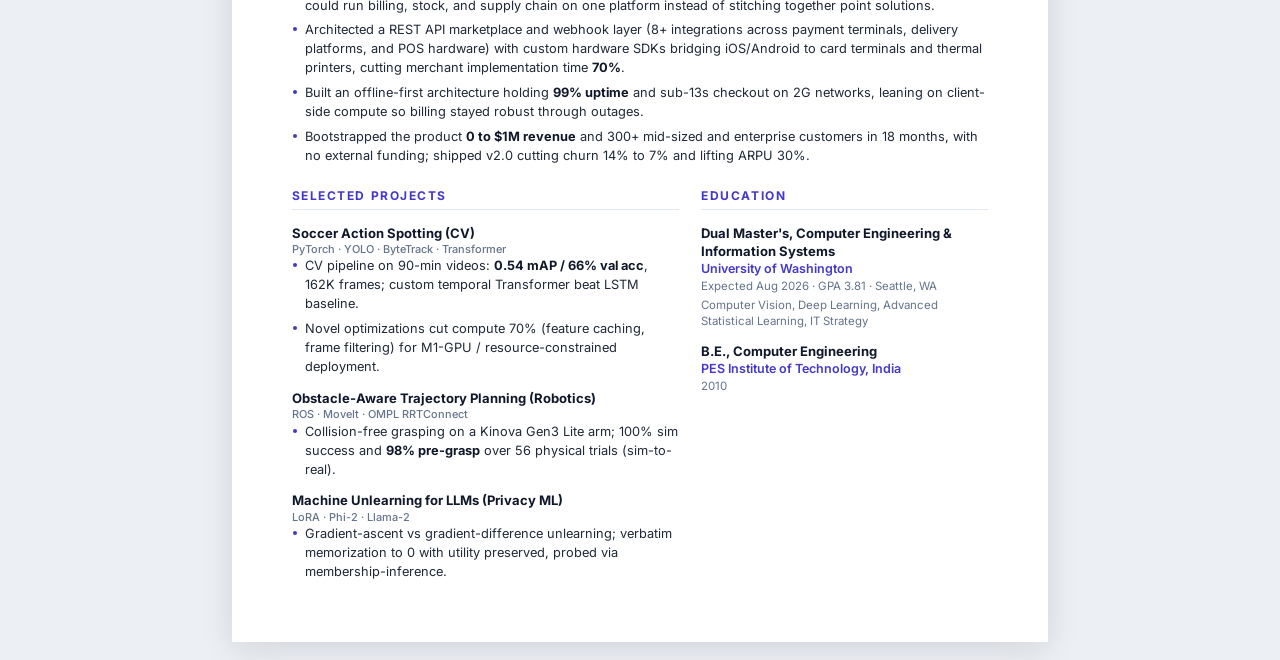
==== commit b062e390: "Tighten Technical Skills grid spacing in AI Builder resume" ====
--- a/resume/resume-ai-builder.html
+++ b/resume/resume-ai-builder.html
@@ -49,9 +49,9 @@
   li b{ color:var(--ink); font-weight:700; }
 
   /* Skills grid */
-  .skills{ display:grid; grid-template-columns:1fr 1fr; gap:8px 26px; font-size:9.4pt; }
-  .skills .row{ display:flex; gap:6px; line-height:1.5; }
-  .skills .k{ font-weight:700; color:var(--ink); min-width:96px; flex-shrink:0; }
+  .skills{ display:grid; grid-template-columns:1fr 1fr; gap:8px 6px; font-size:9.4pt; }
+  .skills .row{ display:flex; gap:5px; line-height:1.5; }
+  .skills .k{ font-weight:700; color:var(--ink); min-width:64px; flex-shrink:0; }
   .skills .v{ color:var(--body); }
 
   /* Two-col bottom (projects + education) */
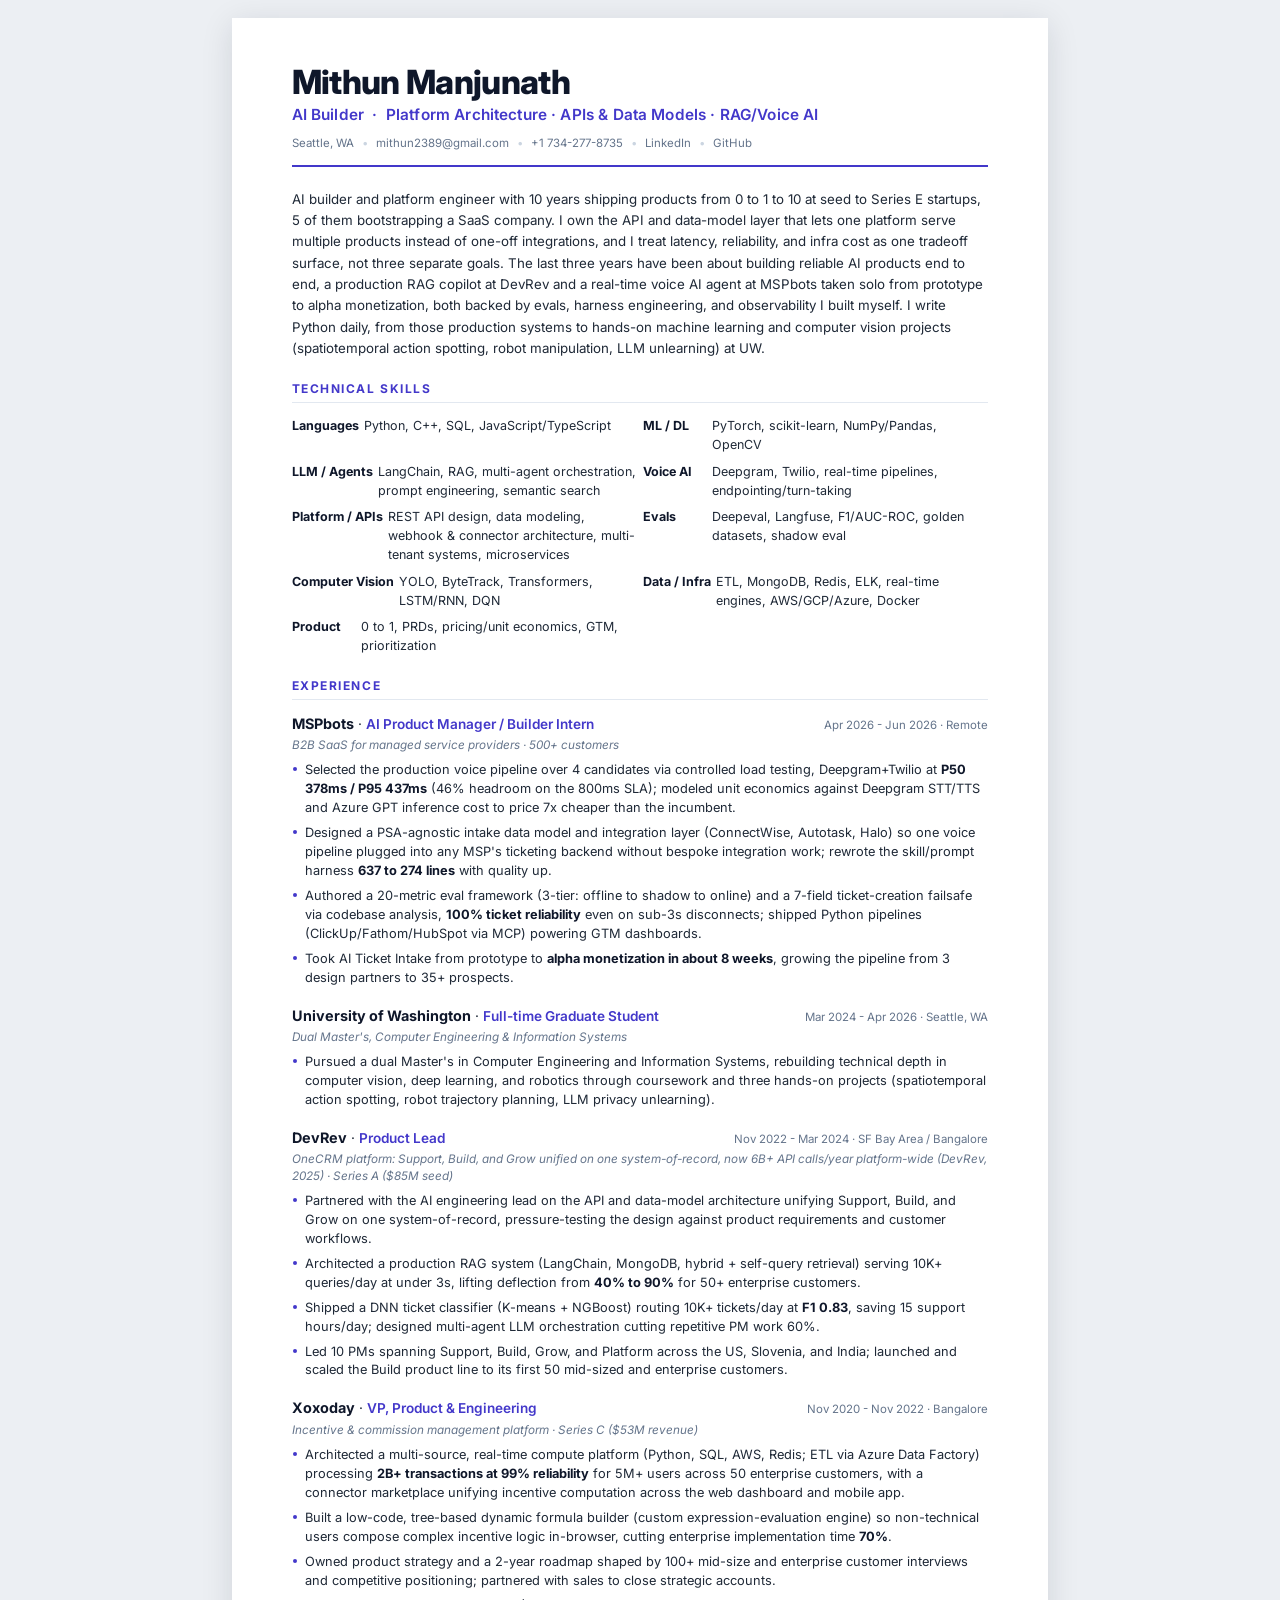
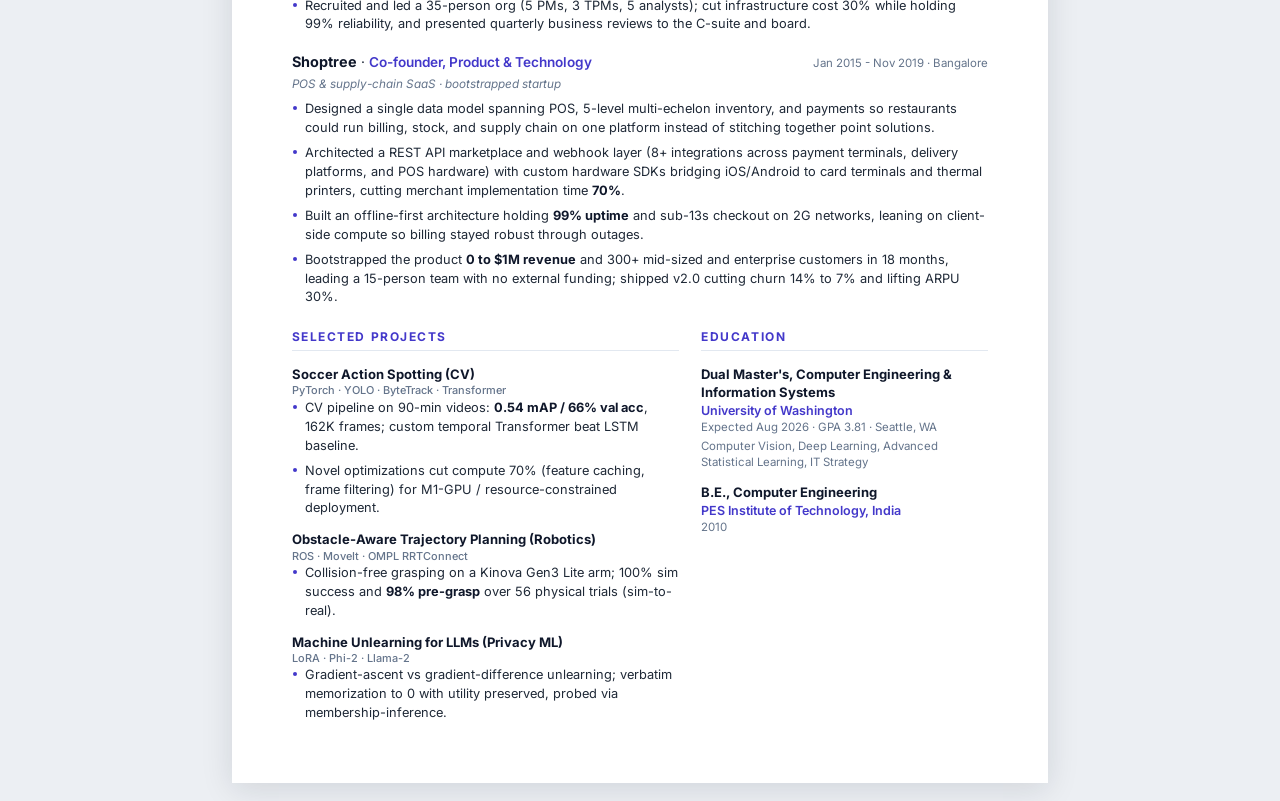
==== commit 3f0fc181: "Address resume review feedback: label MSPbots as intern, bridge grad-school gap, add Shoptree team s" ====
--- a/resume/resume-ai-builder.html
+++ b/resume/resume-ai-builder.html
@@ -122,7 +122,7 @@
 
     <div class="job">
       <div class="job-head">
-        <div><span class="job-co">MSPbots</span> · <span class="job-role">AI Product Manager / Builder</span></div>
+        <div><span class="job-co">MSPbots</span> · <span class="job-role">AI Product Manager / Builder Intern</span></div>
         <div class="job-meta">Apr 2026 - Jun 2026 · Remote</div>
       </div>
       <div class="job-sub">B2B SaaS for managed service providers &middot; 500+ customers</div>
@@ -136,6 +136,17 @@
 
     <div class="job">
       <div class="job-head">
+        <div><span class="job-co">University of Washington</span> · <span class="job-role">Full-time Graduate Student</span></div>
+        <div class="job-meta">Mar 2024 - Apr 2026 · Seattle, WA</div>
+      </div>
+      <div class="job-sub">Dual Master's, Computer Engineering &amp; Information Systems</div>
+      <ul>
+        <li>Pursued a dual Master's in Computer Engineering and Information Systems, rebuilding technical depth in computer vision, deep learning, and robotics through coursework and three hands-on projects (spatiotemporal action spotting, robot trajectory planning, LLM privacy unlearning).</li>
+      </ul>
+    </div>
+
+    <div class="job">
+      <div class="job-head">
         <div><span class="job-co">DevRev</span> · <span class="job-role">Product Lead</span></div>
         <div class="job-meta">Nov 2022 - Mar 2024 · SF Bay Area / Bangalore</div>
       </div>
@@ -172,7 +183,7 @@
         <li>Designed a single data model spanning POS, 5-level multi-echelon inventory, and payments so restaurants could run billing, stock, and supply chain on one platform instead of stitching together point solutions.</li>
         <li>Architected a REST API marketplace and webhook layer (8+ integrations across payment terminals, delivery platforms, and POS hardware) with custom hardware SDKs bridging iOS/Android to card terminals and thermal printers, cutting merchant implementation time <b>70%</b>.</li>
         <li>Built an offline-first architecture holding <b>99% uptime</b> and sub-13s checkout on 2G networks, leaning on client-side compute so billing stayed robust through outages.</li>
-        <li>Bootstrapped the product <b>0 to $1M revenue</b> and 300+ mid-sized and enterprise customers in 18 months, with no external funding; shipped v2.0 cutting churn 14% to 7% and lifting ARPU 30%.</li>
+        <li>Bootstrapped the product <b>0 to $1M revenue</b> and 300+ mid-sized and enterprise customers in 18 months, leading a 15-person team with no external funding; shipped v2.0 cutting churn 14% to 7% and lifting ARPU 30%.</li>
       </ul>
     </div>
   </section>
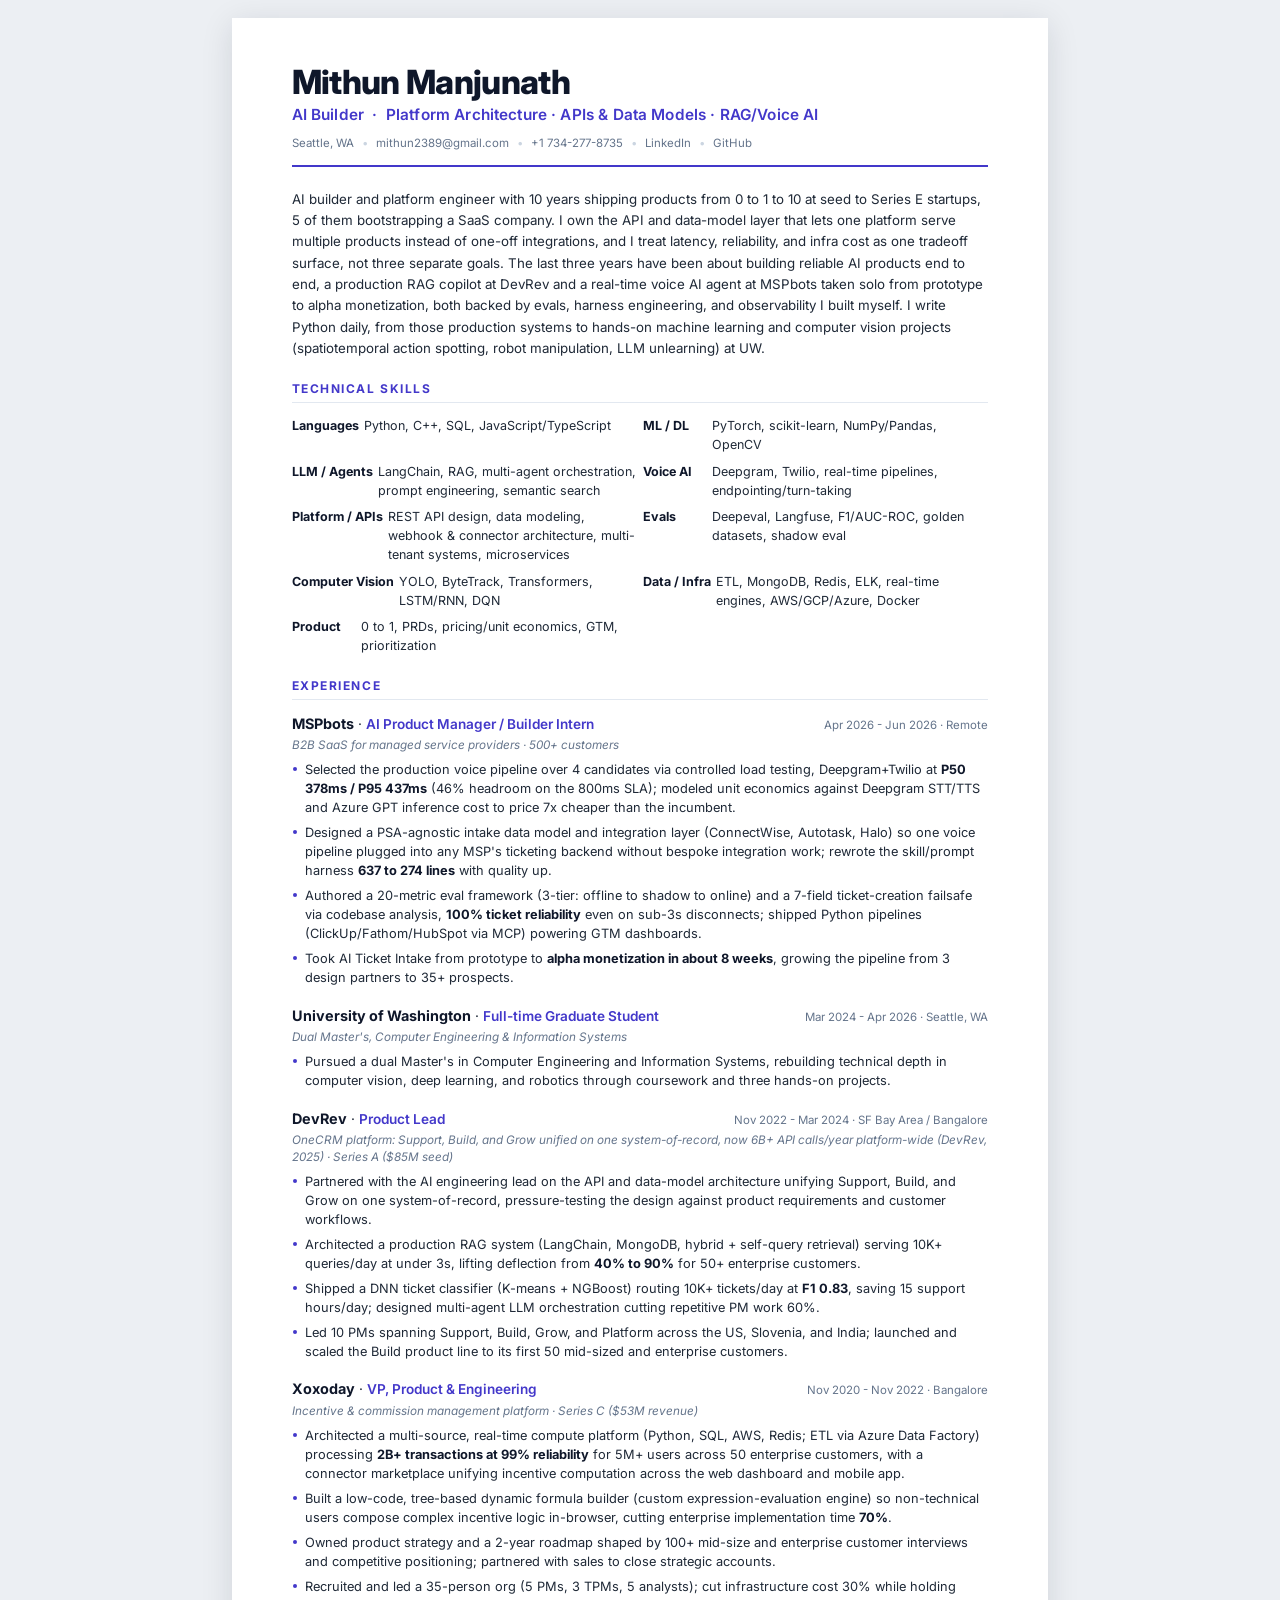
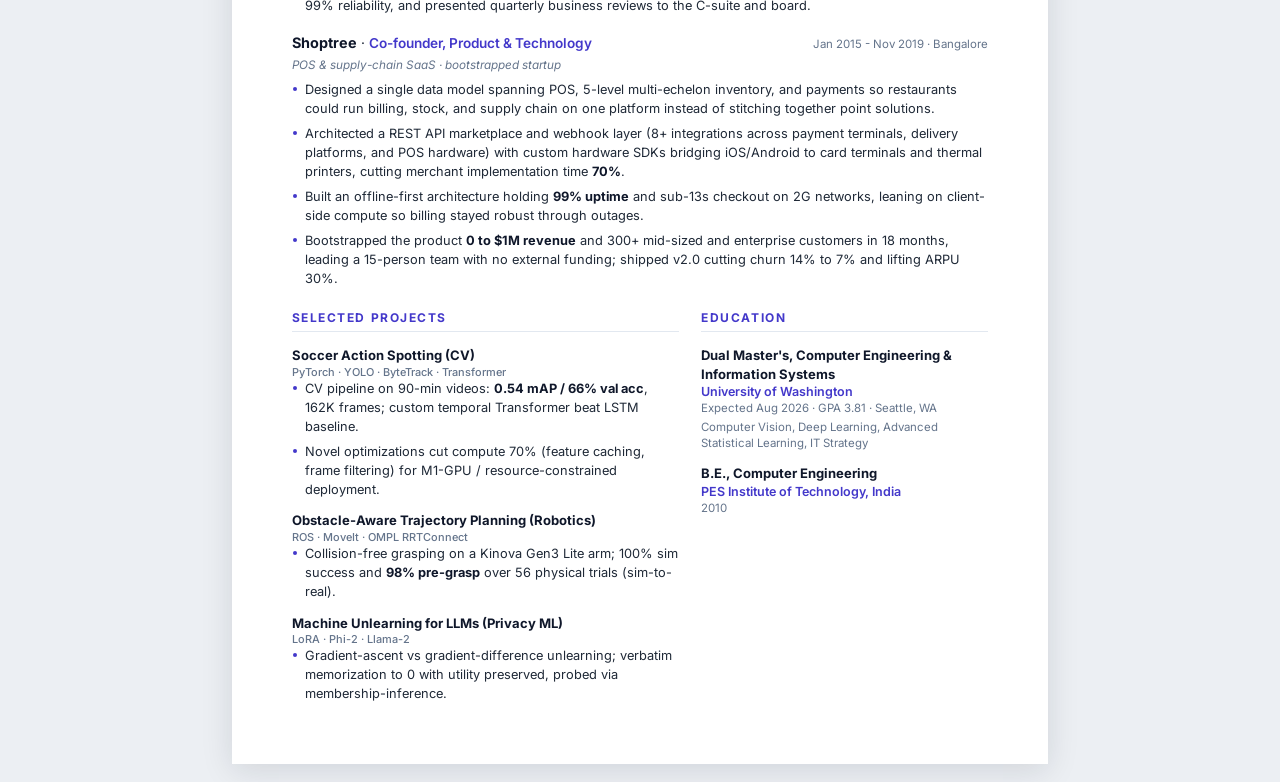
==== commit 06021175: "Trim grad-school bullet in AI Builder resume" ====
--- a/resume/resume-ai-builder.html
+++ b/resume/resume-ai-builder.html
@@ -141,7 +141,7 @@
       </div>
       <div class="job-sub">Dual Master's, Computer Engineering &amp; Information Systems</div>
       <ul>
-        <li>Pursued a dual Master's in Computer Engineering and Information Systems, rebuilding technical depth in computer vision, deep learning, and robotics through coursework and three hands-on projects (spatiotemporal action spotting, robot trajectory planning, LLM privacy unlearning).</li>
+        <li>Pursued a dual Master's in Computer Engineering and Information Systems, rebuilding technical depth in computer vision, deep learning, and robotics through coursework and three hands-on projects.</li>
       </ul>
     </div>
 
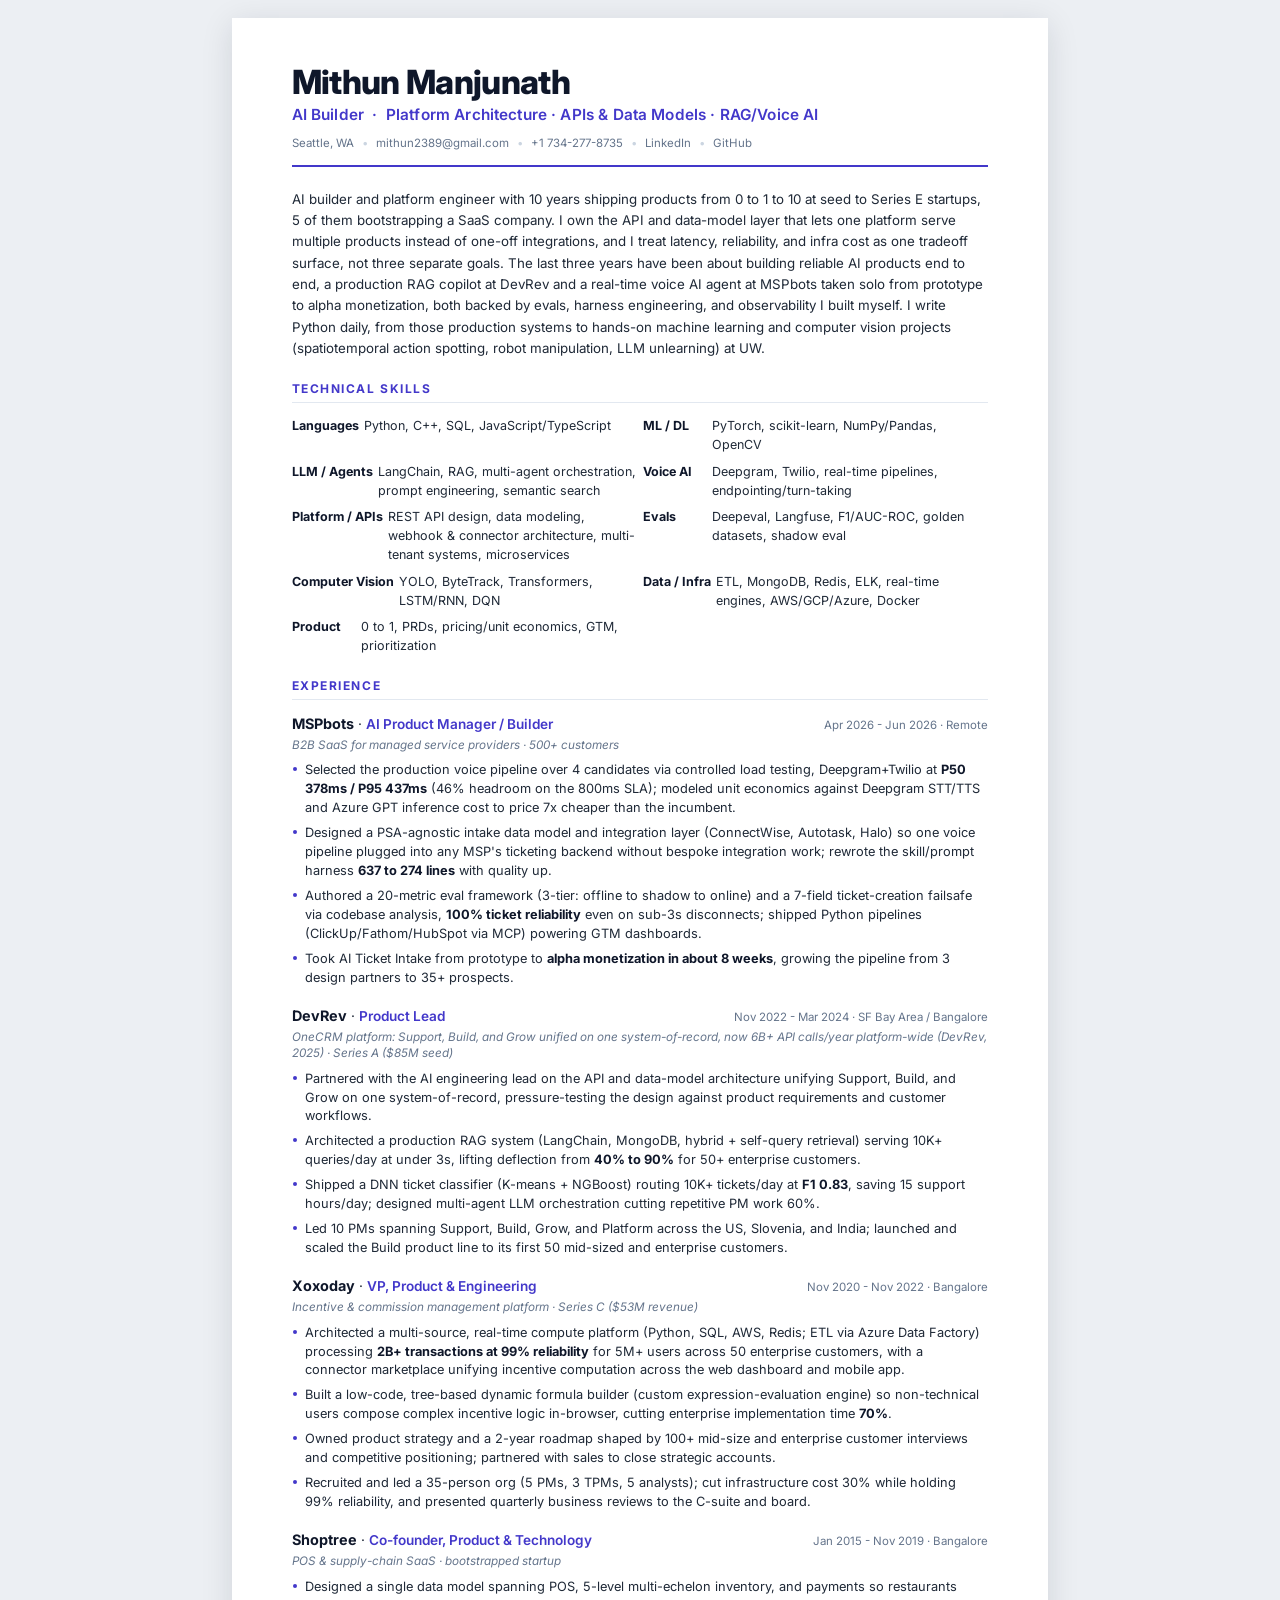
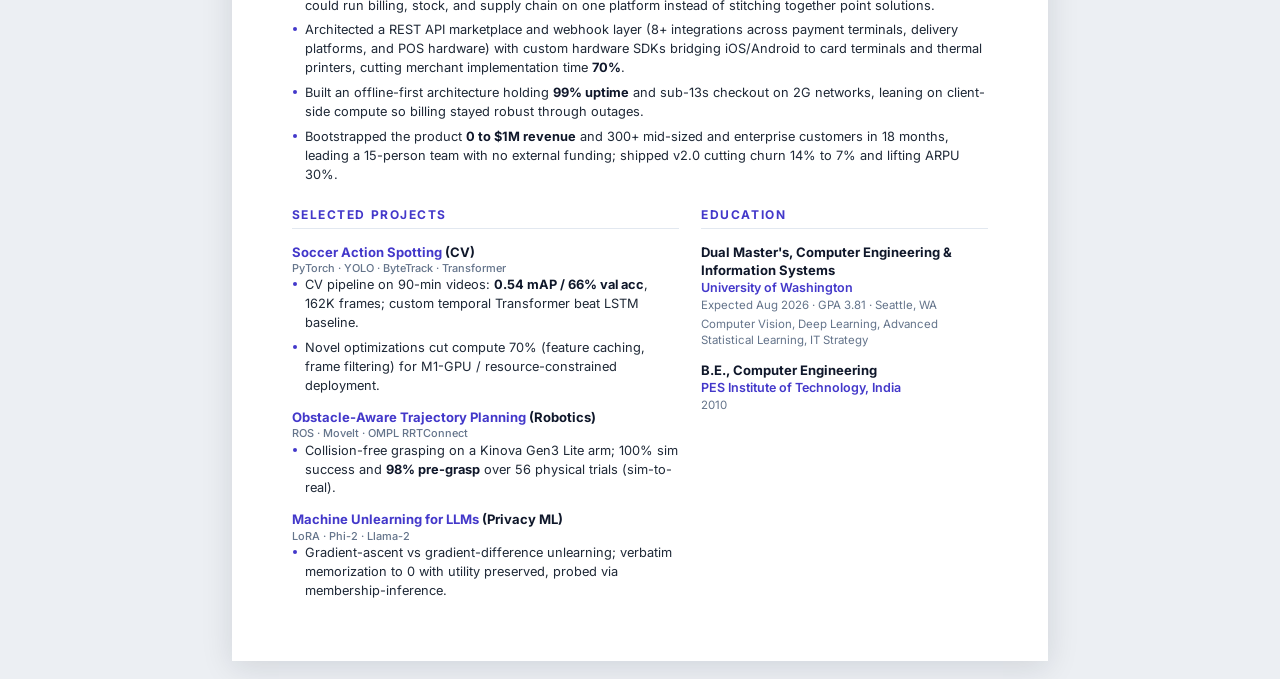
==== commit 402175f0: "Update resume content" ====
--- a/resume/resume-ai-builder.html
+++ b/resume/resume-ai-builder.html
@@ -62,6 +62,7 @@
   .edu-meta{ color:var(--muted); font-size:8.6pt; }
   .proj{ margin-bottom:12px; }
   .proj-name{ font-weight:700; color:var(--ink); font-size:9.8pt; }
+  .proj-name a{ color:var(--accent); text-decoration:none; }
   .proj-stack{ color:var(--muted); font-size:8.2pt; font-weight:500; }
 
   .kw{ color:var(--accent); font-weight:600; }
@@ -122,7 +123,7 @@
 
     <div class="job">
       <div class="job-head">
-        <div><span class="job-co">MSPbots</span> · <span class="job-role">AI Product Manager / Builder Intern</span></div>
+        <div><span class="job-co">MSPbots</span> · <span class="job-role">AI Product Manager / Builder</span></div>
         <div class="job-meta">Apr 2026 - Jun 2026 · Remote</div>
       </div>
       <div class="job-sub">B2B SaaS for managed service providers &middot; 500+ customers</div>
@@ -136,17 +137,6 @@
 
     <div class="job">
       <div class="job-head">
-        <div><span class="job-co">University of Washington</span> · <span class="job-role">Full-time Graduate Student</span></div>
-        <div class="job-meta">Mar 2024 - Apr 2026 · Seattle, WA</div>
-      </div>
-      <div class="job-sub">Dual Master's, Computer Engineering &amp; Information Systems</div>
-      <ul>
-        <li>Pursued a dual Master's in Computer Engineering and Information Systems, rebuilding technical depth in computer vision, deep learning, and robotics through coursework and three hands-on projects.</li>
-      </ul>
-    </div>
-
-    <div class="job">
-      <div class="job-head">
         <div><span class="job-co">DevRev</span> · <span class="job-role">Product Lead</span></div>
         <div class="job-meta">Nov 2022 - Mar 2024 · SF Bay Area / Bangalore</div>
       </div>
@@ -193,7 +183,7 @@
       <div>
         <h2>Selected Projects</h2>
         <div class="proj">
-          <div class="proj-name">Soccer Action Spotting (CV)</div>
+          <div class="proj-name"><a href="https://github.com/superposition-fc23/Soccer_action_spotting" target="_blank" rel="noopener">Soccer Action Spotting</a> (CV)</div>
           <div class="proj-stack">PyTorch · YOLO · ByteTrack · Transformer</div>
           <ul>
             <li>CV pipeline on 90-min videos: <b>0.54 mAP / 66% val acc</b>, 162K frames; custom temporal Transformer beat LSTM baseline.</li>
@@ -201,14 +191,14 @@
           </ul>
         </div>
         <div class="proj">
-          <div class="proj-name">Obstacle-Aware Trajectory Planning (Robotics)</div>
+          <div class="proj-name"><a href="https://github.com/superposition-fc23/Obstacle-aware-trajectory-planning" target="_blank" rel="noopener">Obstacle-Aware Trajectory Planning</a> (Robotics)</div>
           <div class="proj-stack">ROS · MoveIt · OMPL RRTConnect</div>
           <ul>
             <li>Collision-free grasping on a Kinova Gen3 Lite arm; 100% sim success and <b>98% pre-grasp</b> over 56 physical trials (sim-to-real).</li>
           </ul>
         </div>
         <div class="proj">
-          <div class="proj-name">Machine Unlearning for LLMs (Privacy ML)</div>
+          <div class="proj-name"><a href="https://github.com/superposition-fc23/machine-unlearning-for-llms" target="_blank" rel="noopener">Machine Unlearning for LLMs</a> (Privacy ML)</div>
           <div class="proj-stack">LoRA · Phi-2 · Llama-2</div>
           <ul>
             <li>Gradient-ascent vs gradient-difference unlearning; verbatim memorization to 0 with utility preserved, probed via membership-inference.</li>
